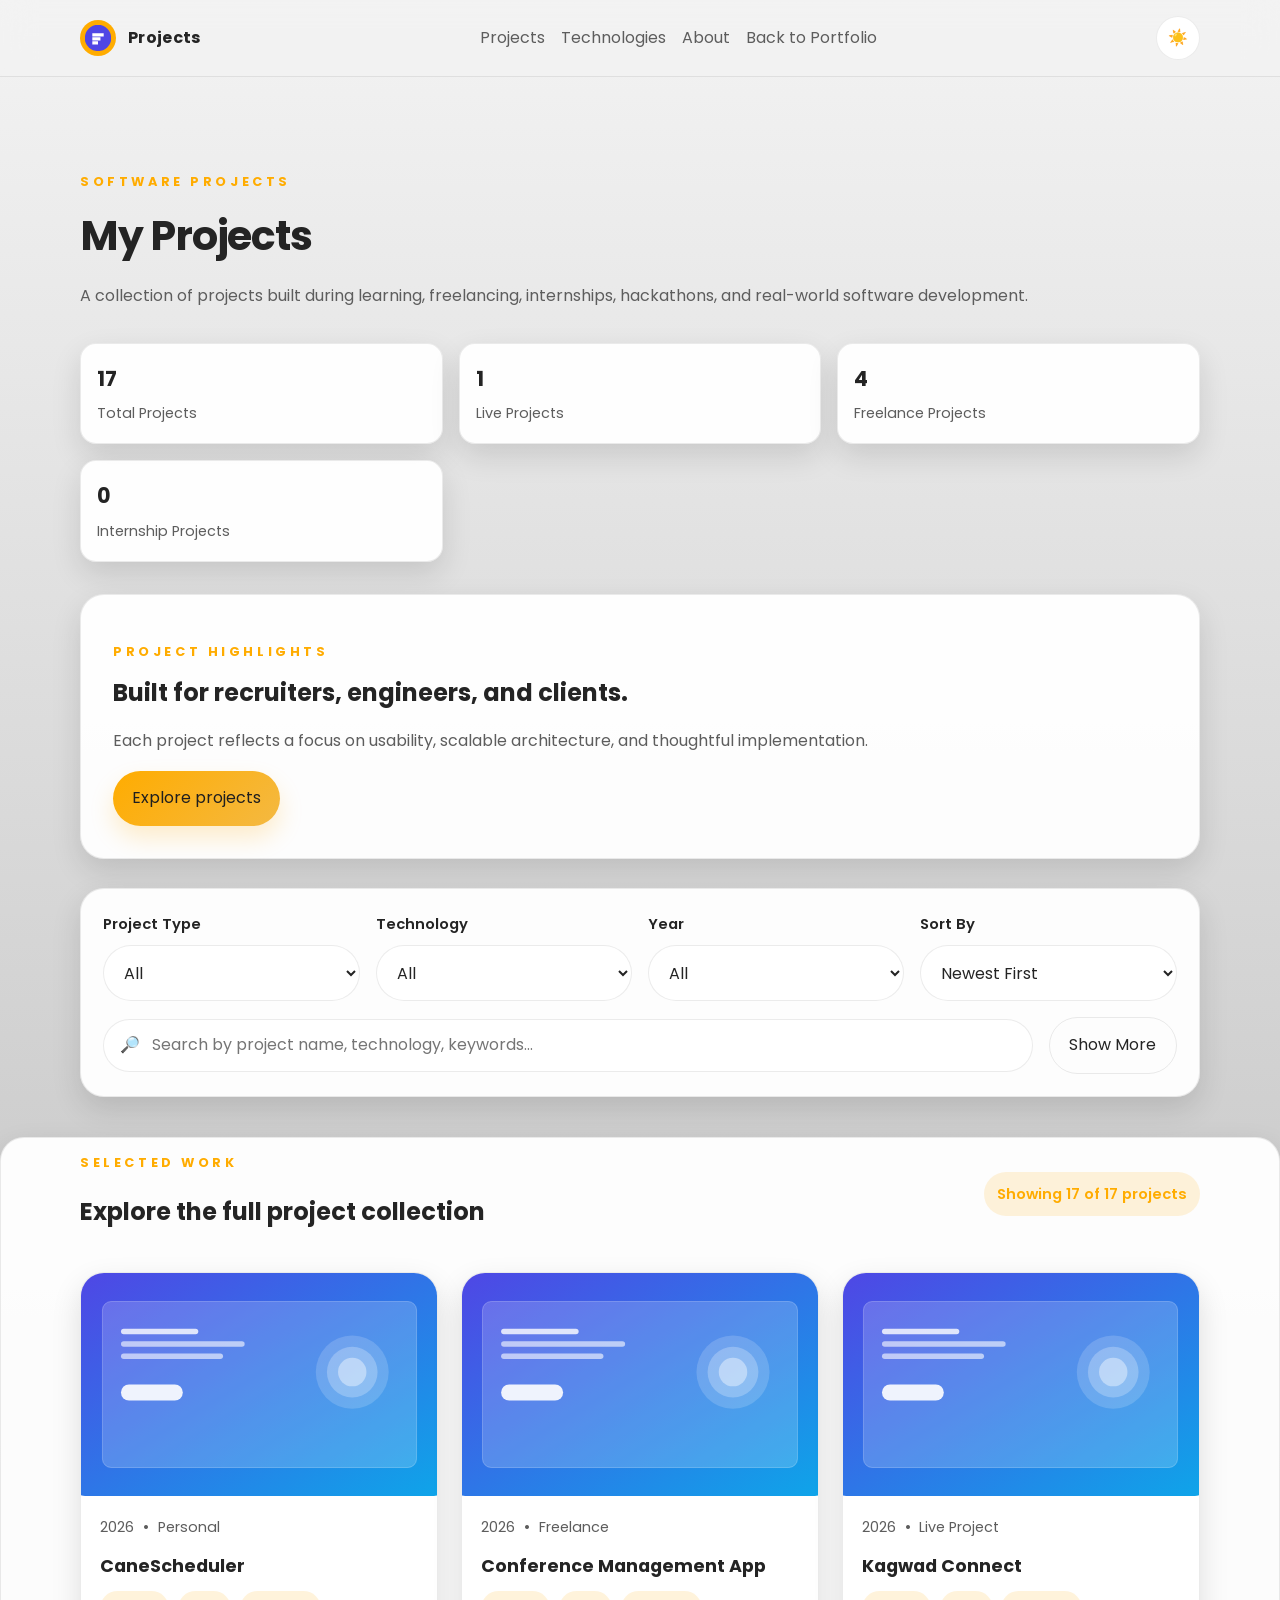
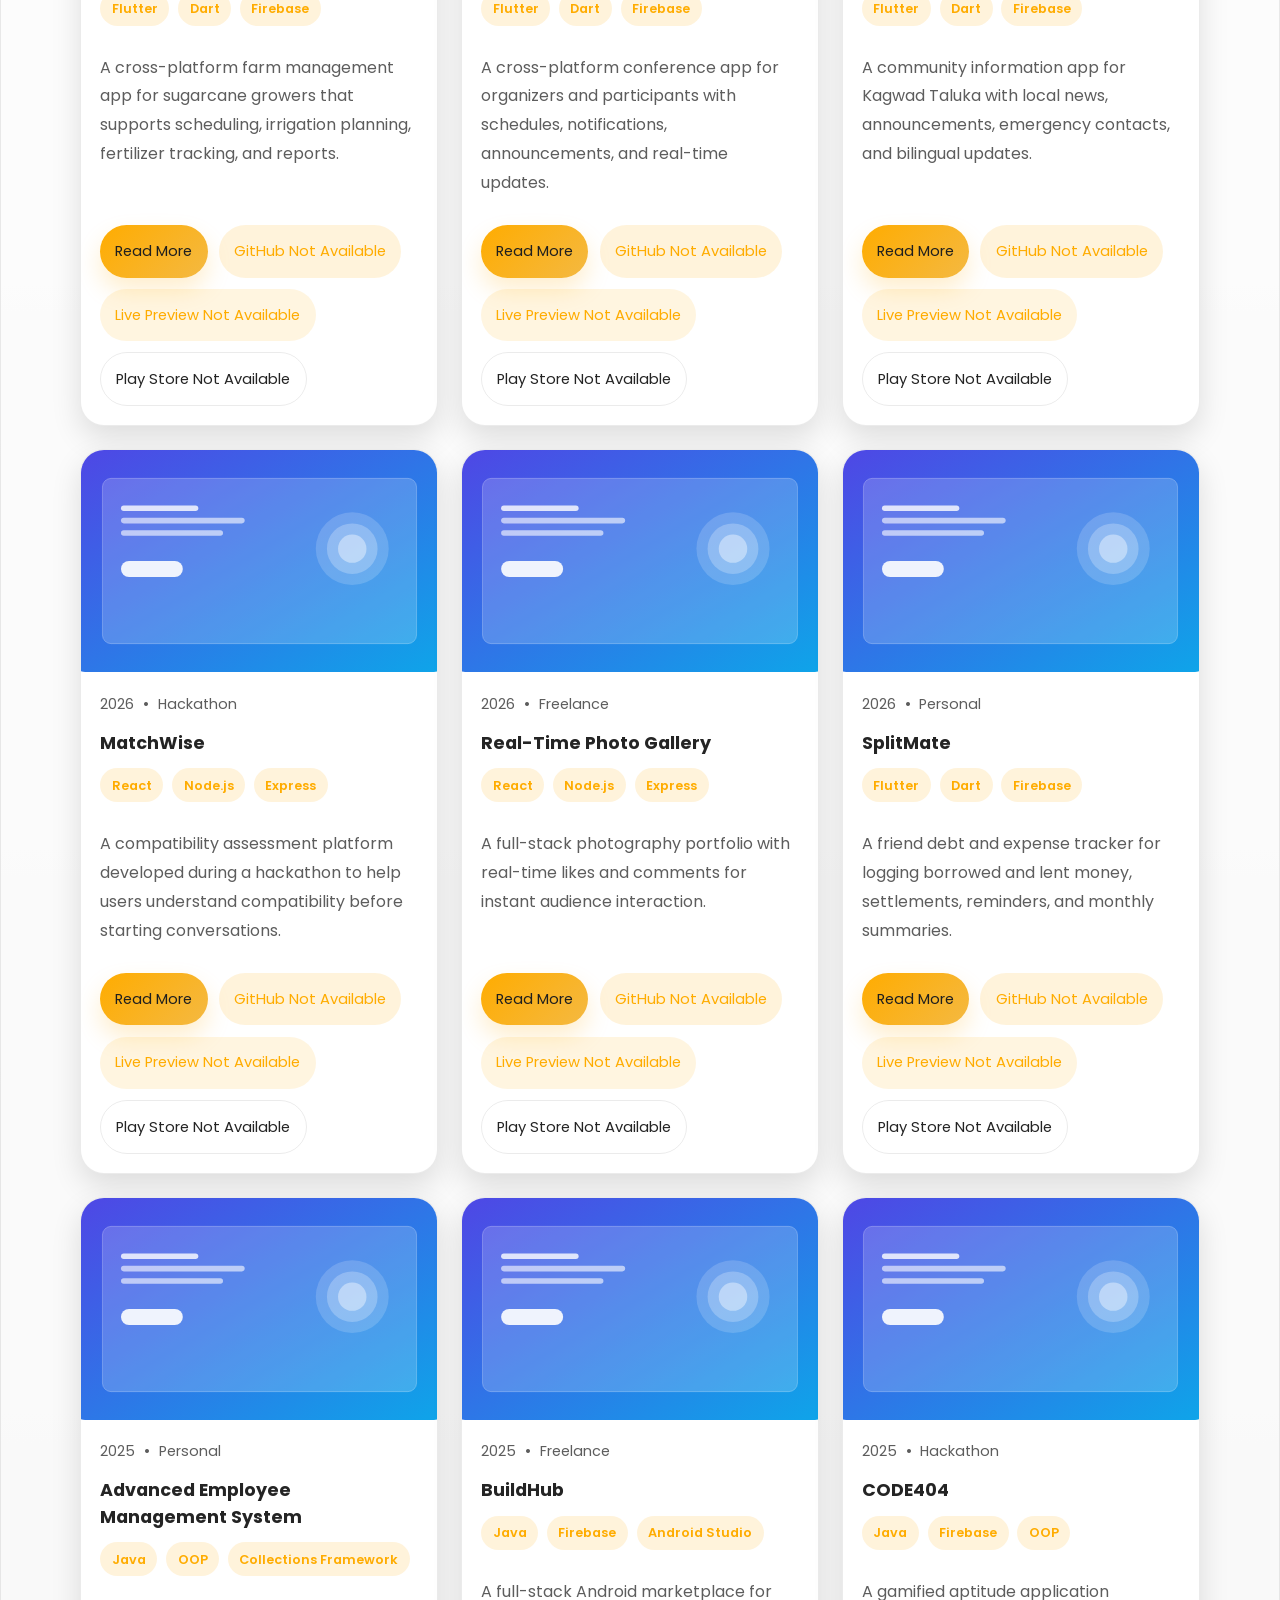
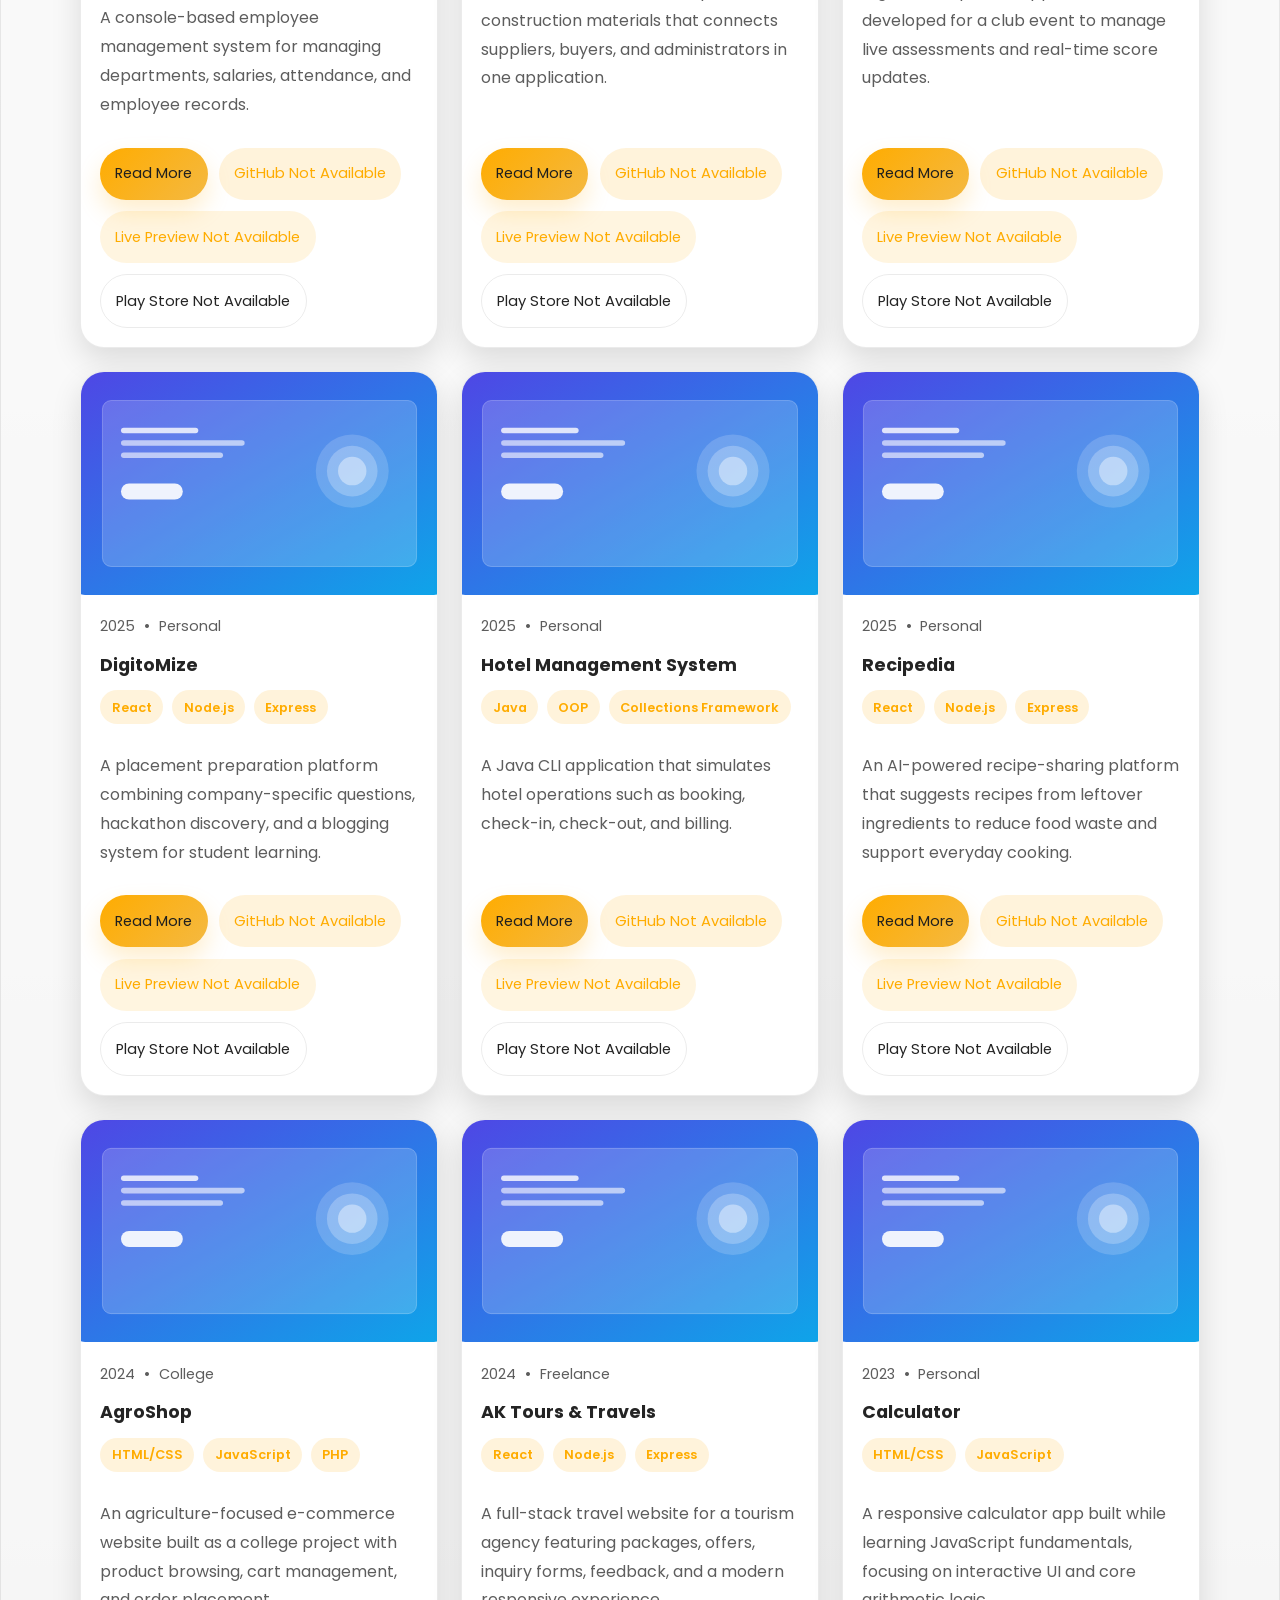
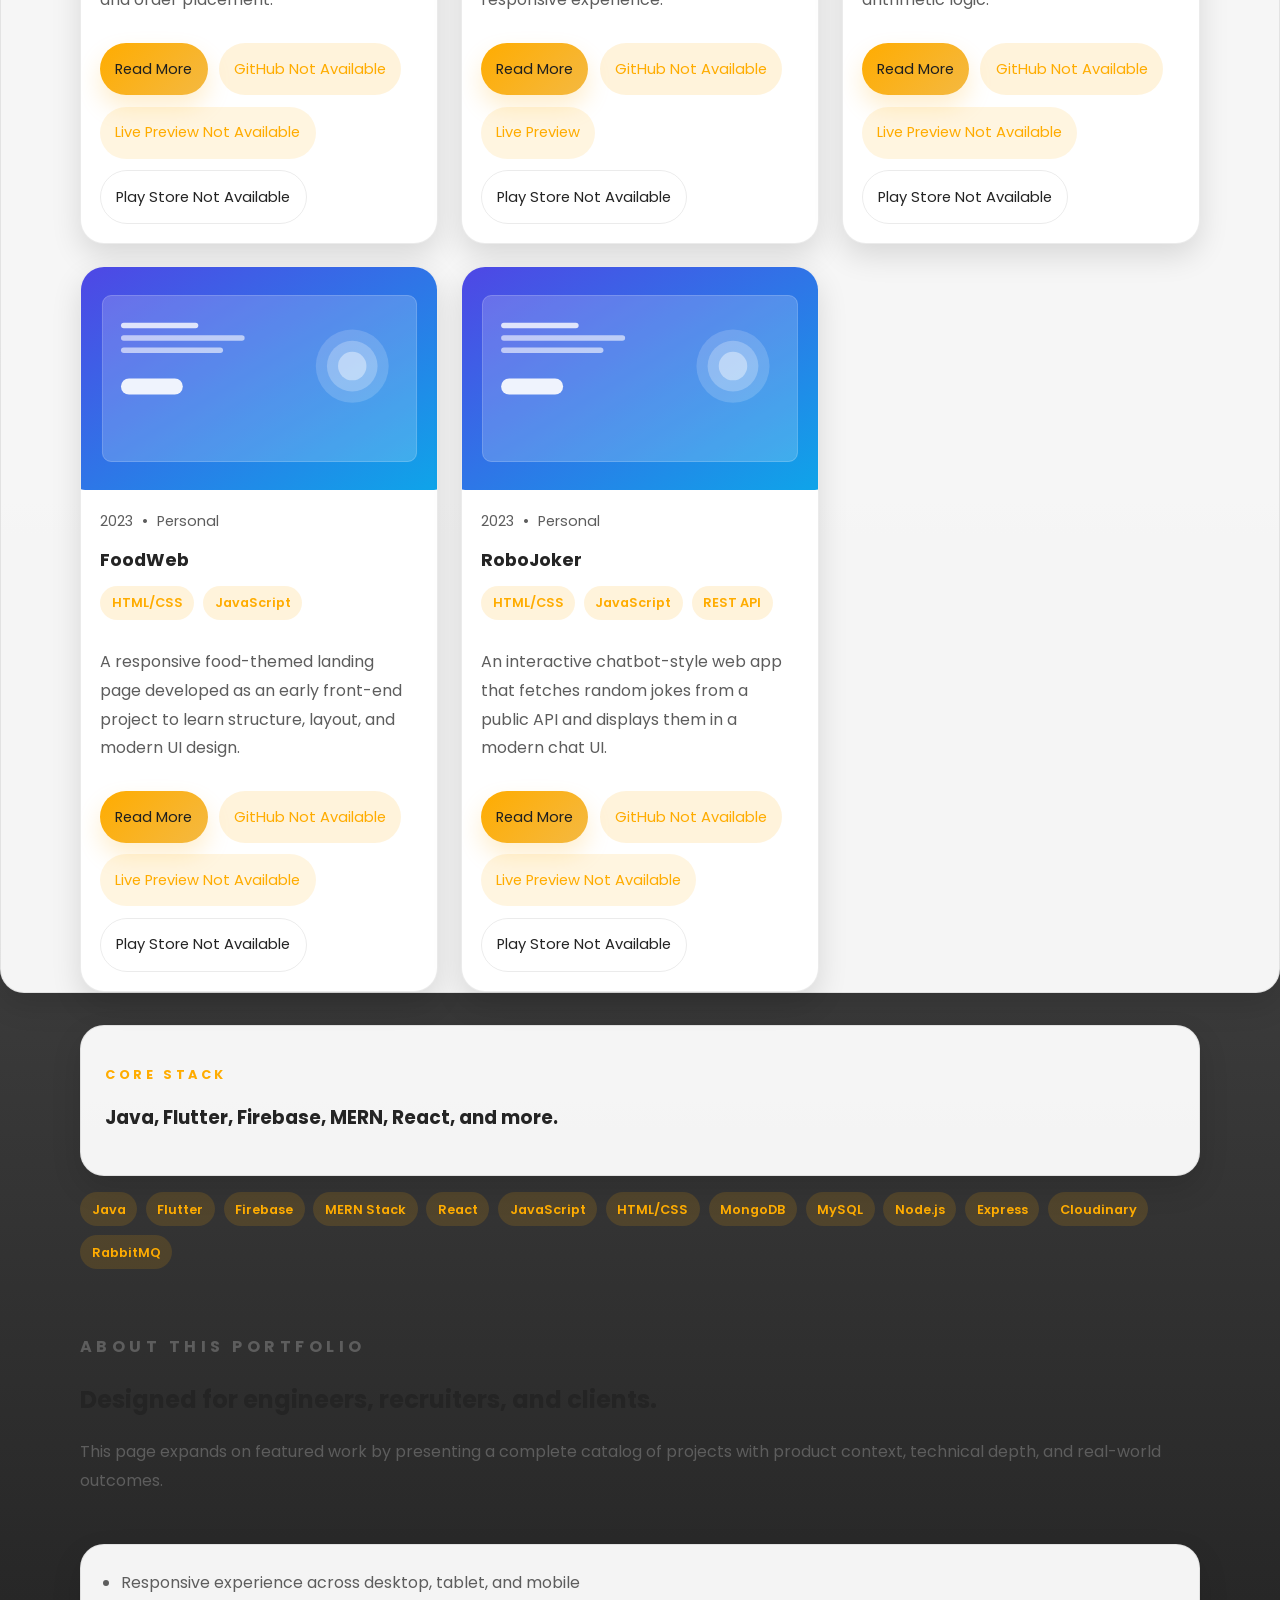
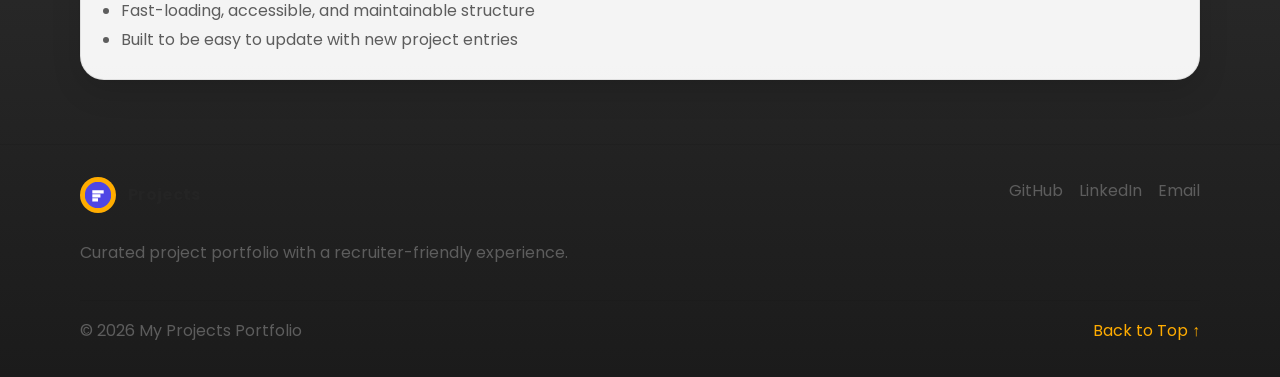
==== portfolioprojects/index.html @ 32465919 "Portfolio" ====
<!DOCTYPE html>
<html lang="en" data-theme="light">
  <head>
    <meta charset="UTF-8" />
    <meta name="viewport" content="width=device-width, initial-scale=1.0" />
    <meta
      name="description"
      content="A responsive software project portfolio showcasing personal, freelance, internship, and live projects."
    />
    <title>My Projects | Portfolio</title>
    <link
      href="https://fonts.googleapis.com/css?family=Poppins:100,200,300,400,500,600,700,800,900"
      rel="stylesheet"
    />
    <link rel="stylesheet" href="css/style.css" />
    <link rel="stylesheet" href="css/responsive.css" />
  </head>
  <body>
    <div class="progress-bar" id="progressBar" aria-hidden="true"></div>

    <header class="site-header">
      <nav class="container nav" aria-label="Primary navigation">
        <a class="brand" href="index.html">
          <img src="assets/icons/logo-mark.svg" alt="" class="brand-icon" />
          <span>Projects</span>
        </a>

        <button class="nav-toggle" id="navToggle" aria-label="Toggle navigation" aria-expanded="false" aria-controls="navMenu">
          <span></span><span></span><span></span>
        </button>

        <div class="nav-links" id="navMenu">
          <a href="#projects">Projects</a>
          <a href="#technologies">Technologies</a>
          <a href="#about">About</a>
          <a href="../" target="_blank" rel="noopener">Back to Portfolio</a>
        </div>

        <button class="theme-toggle" id="themeToggle" type="button" aria-label="Toggle dark mode">
          <span class="theme-icon" aria-hidden="true">☀️</span>
        </button>
      </nav>
    </header>

    <main id="main-content">
      <section class="hero" id="top">
        <div class="container hero-grid">
          <div class="hero-copy">
            <p class="eyebrow">Software Projects</p>
            <h1>My Projects</h1>
            <p class="hero-subtitle">
              A collection of projects built during learning, freelancing,
              internships, hackathons, and real-world software development.
            </p>

            <div class="hero-stats" id="statsContainer" aria-label="Project statistics"></div>
          </div>

          <div class="hero-panel">
            <div class="hero-panel-card">
              <p class="panel-label">Project highlights</p>
              <h2>Built for recruiters, engineers, and clients.</h2>
              <p>
                Each project reflects a focus on usability, scalable architecture,
                and thoughtful implementation.
              </p>
              <a class="btn btn-primary" href="#projects">Explore projects</a>
            </div>
          </div>
        </div>
      </section>

      <section class="filters-section" id="projects">
        <div class="container">
          <div class="filter-card">
            <div class="filter-grid">
              <div class="filter-group">
                <label for="typeFilter">Project Type</label>
                <select id="typeFilter">
                  <option value="All">All</option>
                  <option value="Personal">Personal</option>
                  <option value="Freelance">Freelance</option>
                  <option value="Internship">Internship</option>
                  <option value="College">College</option>
                  <option value="Hackathon">Hackathon</option>
                  <option value="Live Project">Live Project</option>
                </select>
              </div>

              <div class="filter-group">
                <label for="technologyFilter">Technology</label>
                <select id="technologyFilter">
                  <option value="All">All</option>
                </select>
              </div>

              <div class="filter-group">
                <label for="yearFilter">Year</label>
                <select id="yearFilter">
                  <option value="All">All</option>
                </select>
              </div>

              <div class="filter-group">
                <label for="sortFilter">Sort By</label>
                <select id="sortFilter">
                  <option value="newest">Newest First</option>
                  <option value="oldest">Oldest First</option>
                  <option value="alphabetical">Alphabetically</option>
                  <option value="live">Live Projects First</option>
                  <option value="freelance">Freelance First</option>
                </select>
              </div>
            </div>

            <div class="filter-toolbar">
              <label class="search-box" for="searchInput">
                <span aria-hidden="true">🔎</span>
                <input id="searchInput" type="search" placeholder="Search by project name, technology, keywords..." />
              </label>
              <button class="btn btn-ghost" id="showMoreBtn" type="button">Show More</button>
            </div>
          </div>
        </div>
      </section>

      <section class="projects-section" id="projectsSection">
        <div class="container">
          <div class="section-head">
            <div>
              <p class="section-eyebrow">Selected work</p>
              <h2>Explore the full project collection</h2>
            </div>
            <div class="results-pill" id="resultCount">Showing 0 projects</div>
          </div>

          <div class="projects-grid" id="projectsGrid" aria-live="polite"></div>

          <div class="empty-state" id="emptyState" hidden>
            <h3>No projects match these filters.</h3>
            <p>Try changing the search or selection to broaden the results.</p>
          </div>
        </div>
      </section>

      <section class="info-strip" id="technologies">
        <div class="container">
          <div class="info-card">
            <p class="section-eyebrow">Core stack</p>
            <h3>Java, Flutter, Firebase, MERN, React, and more.</h3>
          </div>
          <div class="chip-row" id="techChips"></div>
        </div>
      </section>

      <section class="about-section" id="about">
        <div class="container about-grid">
          <div>
            <p class="section-eyebrow">About this portfolio</p>
            <h2>Designed for engineers, recruiters, and clients.</h2>
            <p>
              This page expands on featured work by presenting a complete catalog of projects with product context, technical depth, and real-world outcomes.
            </p>
          </div>
          <div class="about-card">
            <ul>
              <li>Responsive experience across desktop, tablet, and mobile</li>
              <li>Fast-loading, accessible, and maintainable structure</li>
              <li>Built to be easy to update with new project entries</li>
            </ul>
          </div>
        </div>
      </section>
    </main>

    <footer class="site-footer">
      <div class="container footer-grid">
        <div>
          <a class="brand" href="index.html">
            <img src="assets/icons/logo-mark.svg" alt="" class="brand-icon" />
            <span>Projects</span>
          </a>
          <p>Curated project portfolio with a recruiter-friendly experience.</p>
        </div>
        <div class="footer-links">
          <a href="https://github.com" target="_blank" rel="noopener">GitHub</a>
          <a href="https://linkedin.com" target="_blank" rel="noopener">LinkedIn</a>
          <a href="mailto:hello@example.com">Email</a>
        </div>
      </div>
      <div class="container footer-bottom">
        <span>© 2026 My Projects Portfolio</span>
        <a href="#top" class="back-to-top">Back to Top ↑</a>
      </div>
    </footer>

    <script src="js/projects.js"></script>
    <script src="js/filters.js"></script>
    <script src="js/app.js"></script>
  </body>
</html>
---- portfolioprojects/css/style.css ----
:root {
  color-scheme: dark;
  --bg: #242424;
  --bg-soft: #2b2b2b;
  --surface: rgba(36, 36, 36, 0.95);
  --surface-strong: #333333;
  --text: #E5E5E5;
  --text-muted: #999999;
  --border: rgba(255, 255, 255, 0.08);
  --accent: #FFAC00;
  --accent-2: #FFAC00;
  --shadow: 0 12px 30px rgba(0, 0, 0, 0.3);
  --radius-lg: 24px;
  --radius-md: 16px;
  --radius-sm: 12px;
  --font-main: "Poppins", Arial, sans-serif;
}

:root[data-theme="light"] {
  color-scheme: light;
  --bg: #f3f3f3;
  --bg-soft: #ffffff;
  --surface: rgba(255, 255, 255, 0.95);
  --surface-strong: #ffffff;
  --text: #242424;
  --text-muted: #5d5d5d;
  --border: rgba(0, 0, 0, 0.08);
  --accent: #FFAC00;
  --accent-2: #FFAC00;
  --shadow: 0 12px 30px rgba(0, 0, 0, 0.12);
}

* {
  box-sizing: border-box;
}

html {
  scroll-behavior: smooth;
}

body {
  margin: 0;
  font-family: var(--font-main);
  background: linear-gradient(180deg, var(--bg) 0%, #1b1b1b 100%);
  color: var(--text);
  line-height: 1.8;
  font-weight: 400;
  transition: background 0.3s ease, color 0.3s ease;
}

img {
  max-width: 100%;
  display: block;
}

a {
  color: inherit;
  text-decoration: none;
}

h1,
h2,
h3,
h4,
h5 {
  color: var(--text);
  line-height: 1.5;
}

p {
  color: var(--text-muted);
}

button,
input,
select {
  font: inherit;
}

.container {
  width: min(1120px, calc(100% - 2rem));
  margin: 0 auto;
}

.progress-bar {
  position: fixed;
  inset: 0 0 auto 0;
  height: 3px;
  background: linear-gradient(90deg, var(--accent), var(--accent-2));
  transform-origin: left;
  transform: scaleX(0);
  z-index: 80;
}

.site-header {
  position: sticky;
  top: 0;
  z-index: 50;
  backdrop-filter: blur(16px);
  background: color-mix(in srgb, var(--bg) 70%, transparent);
  border-bottom: 1px solid var(--border);
}

.nav {
  display: flex;
  align-items: center;
  justify-content: space-between;
  padding: 1rem 0;
  gap: 1rem;
}

.brand {
  display: inline-flex;
  align-items: center;
  gap: 0.75rem;
  font-weight: 700;
  letter-spacing: 0.02em;
}

.brand-icon {
  width: 36px;
  height: 36px;
  padding: 0.3rem;
  border-radius: 50%;
  background: linear-gradient(135deg, var(--accent), var(--accent-2));
}

.nav-links {
  display: flex;
  gap: 1rem;
  align-items: center;
  color: var(--text-muted);
}

.nav-links a:hover,
.nav-links a:focus-visible {
  color: var(--text);
}

.nav-toggle,
.theme-toggle {
  display: grid;
  place-items: center;
  width: 44px;
  height: 44px;
  border: 1px solid var(--border);
  background: var(--surface-strong);
  border-radius: 999px;
  cursor: pointer;
  transition: transform 0.2s ease, border-color 0.2s ease;
}

.nav-toggle:hover,
.theme-toggle:hover,
.nav-toggle:focus-visible,
.theme-toggle:focus-visible {
  transform: translateY(-1px);
  border-color: var(--accent);
}

.nav-toggle span {
  display: block;
  width: 18px;
  height: 2px;
  margin: 2px 0;
  border-radius: 999px;
  background: var(--text);
}

.hero {
  padding: 5rem 0 3rem;
}

.hero-grid,
.project-hero-grid,
.about-grid {
  display: grid;
  gap: 2rem;
  align-items: center;
}

.hero-copy h1,
.project-hero-copy h1 {
  font-size: clamp(2.2rem, 3.2vw, 3.7rem);
  margin: 0 0 1rem;
  letter-spacing: -0.03em;
}

.hero-subtitle,
.project-hero-meta,
.about-section p,
.footer-grid p,
.detail-content p,
.detail-sidebar p {
  color: var(--text-muted);
  font-size: 1rem;
}

.eyebrow,
.section-eyebrow,
.panel-label {
  text-transform: uppercase;
  letter-spacing: 0.28em;
  font-size: 0.8rem;
  font-weight: 700;
  color: var(--accent);
  margin-bottom: 0.75rem;
}

.hero-stats {
  display: grid;
  grid-template-columns: repeat(3, minmax(0, 1fr));
  gap: 1rem;
  margin-top: 2rem;
}

.stat-card {
  padding: 1rem;
  border-radius: var(--radius-md);
  background: var(--surface);
  border: 1px solid var(--border);
  box-shadow: var(--shadow);
}

.stat-value {
  font-size: 1.3rem;
  font-weight: 700;
}

.stat-label {
  display: block;
  color: var(--text-muted);
  font-size: 0.9rem;
  margin-top: 0.25rem;
}

.hero-panel-card,
.filter-card,
.projects-section,
.detail-card,
.info-card,
.about-card {
  background: var(--surface);
  border: 1px solid var(--border);
  box-shadow: var(--shadow);
  border-radius: var(--radius-lg);
}

.hero-panel-card {
  padding: 2rem;
}

.hero-panel-card h2 {
  margin: 0 0 0.75rem;
  font-size: 1.5rem;
}

.btn {
  display: inline-flex;
  justify-content: center;
  align-items: center;
  gap: 0.5rem;
  min-height: 44px;
  padding: 0.8rem 1.2rem;
  border-radius: 999px;
  border: none;
  cursor: pointer;
  transition: transform 0.2s ease, box-shadow 0.2s ease, background 0.2s ease;
}

.btn:hover,
.btn:focus-visible {
  transform: translateY(-1px);
}

.btn-primary {
  background: linear-gradient(135deg, var(--accent), #f4b942);
  color: #1f1f1f;
  box-shadow: 0 12px 24px rgba(255, 172, 0, 0.2);
}

.btn-secondary {
  background: rgba(255, 172, 0, 0.14);
  color: var(--accent);
}

.btn-tertiary {
  background: rgba(255, 172, 0, 0.12);
  color: var(--accent);
}

.btn-ghost {
  background: transparent;
  border: 1px solid var(--border);
  color: var(--text);
}

.filters-section {
  margin-top: -1.2rem;
  padding-bottom: 2.5rem;
}

.filter-card {
  padding: 1.4rem;
  position: sticky;
  top: 80px;
  z-index: 40;
}

.filter-grid {
  display: grid;
  grid-template-columns: repeat(4, minmax(0, 1fr));
  gap: 1rem;
}

.filter-group {
  display: flex;
  flex-direction: column;
  gap: 0.5rem;
}

.filter-group label {
  font-size: 0.92rem;
  font-weight: 600;
}

.filter-group select,
.search-box input {
  padding: 0.9rem 1rem;
  border-radius: 999px;
  border: 1px solid var(--border);
  background: var(--surface-strong);
  color: var(--text);
  outline: none;
}

.filter-toolbar {
  display: flex;
  gap: 1rem;
  align-items: center;
  justify-content: space-between;
  margin-top: 1rem;
}

.search-box {
  display: flex;
  align-items: center;
  gap: 0.7rem;
  flex: 1;
  padding: 0.7rem 1rem;
  border-radius: 999px;
  background: var(--surface-strong);
  border: 1px solid var(--border);
}

.search-box input {
  padding: 0;
  border: none;
  flex: 1;
  background: transparent;
}

.search-box input:focus {
  outline: none;
}

.section-head {
  display: flex;
  justify-content: space-between;
  align-items: center;
  gap: 1rem;
  margin-bottom: 1.4rem;
}

.results-pill {
  padding: 0.55rem 0.8rem;
  border-radius: 999px;
  background: rgba(255, 172, 0, 0.14);
  color: var(--accent);
  font-size: 0.92rem;
  font-weight: 600;
}

.projects-grid {
  display: grid;
  grid-template-columns: repeat(3, minmax(0, 1fr));
  gap: 1.4rem;
}

.project-card {
  display: flex;
  flex-direction: column;
  overflow: hidden;
  background: var(--surface-strong);
  border: 1px solid var(--border);
  border-radius: var(--radius-lg);
  box-shadow: var(--shadow);
  transition: transform 0.25s ease, box-shadow 0.25s ease;
  opacity: 0;
  transform: translateY(24px);
}

.project-card.is-visible {
  opacity: 1;
  transform: translateY(0);
}

.project-card:hover,
.project-card:focus-within {
  transform: translateY(-4px);
  box-shadow: 0 25px 60px rgba(15, 23, 42, 0.16);
}

.project-card img {
  aspect-ratio: 16 / 10;
  object-fit: cover;
  transition: transform 0.35s ease;
}

.project-card:hover img {
  transform: scale(1.04);
}

.project-body {
  display: flex;
  flex-direction: column;
  gap: 0.75rem;
  padding: 1.2rem;
  flex: 1;
}

.project-card h3 {
  margin: 0;
  font-size: 1.1rem;
}

.project-meta {
  display: flex;
  flex-wrap: wrap;
  gap: 0.55rem;
  color: var(--text-muted);
  font-size: 0.9rem;
}

.badge-row,
.chip-row {
  display: flex;
  flex-wrap: wrap;
  gap: 0.55rem;
}

.badge,
.chip {
  display: inline-flex;
  align-items: center;
  padding: 0.35rem 0.72rem;
  border-radius: 999px;
  background: rgba(255, 172, 0, 0.14);
  color: var(--accent);
  font-size: 0.8rem;
  font-weight: 600;
}

.project-actions-row {
  display: flex;
  flex-wrap: wrap;
  gap: 0.7rem;
  margin-top: auto;
}

.project-actions-row .btn {
  min-height: 40px;
  padding-inline: 0.95rem;
  font-size: 0.92rem;
}

.empty-state {
  padding: 2rem;
  text-align: center;
  border: 1px dashed var(--border);
  border-radius: var(--radius-lg);
  color: var(--text-muted);
}

.info-strip {
  padding: 2rem 0 3rem;
}

.info-card {
  padding: 1.5rem;
  margin-bottom: 1rem;
}

.about-section {
  padding: 0 0 4rem;
}

.about-card {
  padding: 1.5rem;
}

.about-card ul {
  margin: 0;
  padding-left: 1rem;
  color: var(--text-muted);
}

.site-footer {
  padding: 2rem 0;
  border-top: 1px solid var(--border);
}

.footer-grid {
  display: flex;
  justify-content: space-between;
  gap: 1rem;
}

.footer-links {
  display: flex;
  gap: 1rem;
  color: var(--text-muted);
}

.footer-bottom {
  display: flex;
  justify-content: space-between;
  align-items: center;
  margin-top: 1rem;
  padding-top: 1rem;
  border-top: 1px solid var(--border);
  color: var(--text-muted);
}

.back-to-top {
  color: var(--accent);
}

.project-hero {
  padding: 3rem 0 2rem;
}

.link-back {
  display: inline-flex;
  margin-bottom: 1rem;
  color: var(--accent);
  font-weight: 600;
}

.project-hero-image img {
  width: 100%;
  border-radius: var(--radius-lg);
  box-shadow: var(--shadow);
}

.detail-layout {
  display: grid;
  grid-template-columns: 2fr 1fr;
  gap: 1.4rem;
  padding: 2rem 0;
}

.detail-card {
  padding: 1.5rem;
}

.detail-section + .detail-section {
  margin-top: 1.2rem;
}

.gallery-section {
  padding: 0 0 4rem;
}

.gallery-grid {
  display: grid;
  grid-template-columns: repeat(2, minmax(0, 1fr));
  gap: 1rem;
}

.gallery-grid img {
  width: 100%;
  aspect-ratio: 16 / 10;
  object-fit: cover;
  border-radius: var(--radius-md);
  border: 1px solid var(--border);
  box-shadow: var(--shadow);
}

.skeleton {
  height: 220px;
  border-radius: var(--radius-lg);
  background: linear-gradient(90deg, rgba(255, 255, 255, 0.06), rgba(255, 255, 255, 0.16), rgba(255, 255, 255, 0.06));
  animation: shimmer 1.1s infinite linear;
}

@keyframes shimmer {
  from {
    background-position: -200px 0;
  }
  to {
    background-position: 200px 0;
  }
}

@keyframes fadeUp {
  from {
    opacity: 0;
    transform: translateY(8px);
  }
  to {
    opacity: 1;
    transform: translateY(0);
  }
}

.project-card {
  animation: fadeUp 0.45s ease both;
}
---- portfolioprojects/css/responsive.css ----
.nav-toggle {
  display: none;
}

@media (max-width: 900px) {
  .filter-grid {
    grid-template-columns: repeat(2, minmax(0, 1fr));
  }

  .projects-grid {
    grid-template-columns: repeat(2, minmax(0, 1fr));
  }

  .detail-layout {
    grid-template-columns: 1fr;
  }
}

@media (max-width: 760px) {
  .nav-toggle {
    display: grid;
  }

  .nav-links {
    display: none;
    position: absolute;
    top: 72px;
    right: 1rem;
    flex-direction: column;
    align-items: flex-start;
    padding: 1rem;
    border-radius: var(--radius-md);
    background: var(--surface-strong);
    border: 1px solid var(--border);
    box-shadow: var(--shadow);
  }

  .nav-links.is-open {
    display: flex;
  }

  .hero-stats {
    grid-template-columns: 1fr;
  }

  .filter-grid,
  .projects-grid,
  .gallery-grid {
    grid-template-columns: 1fr;
  }

  .filter-card {
    top: 72px;
  }

  .filter-toolbar,
  .section-head,
  .footer-grid,
  .footer-bottom {
    flex-direction: column;
    align-items: flex-start;
  }

  .hero {
    padding-top: 3rem;
  }
}

@media (max-width: 560px) {
  .container {
    width: min(100% - 1rem, 1120px);
  }

  .hero-copy h1,
  .project-hero-copy h1 {
    font-size: 2.1rem;
  }

  .filter-card {
    padding: 1rem;
  }

  .project-actions-row,
  .project-actions {
    flex-direction: column;
    align-items: stretch;
  }
}
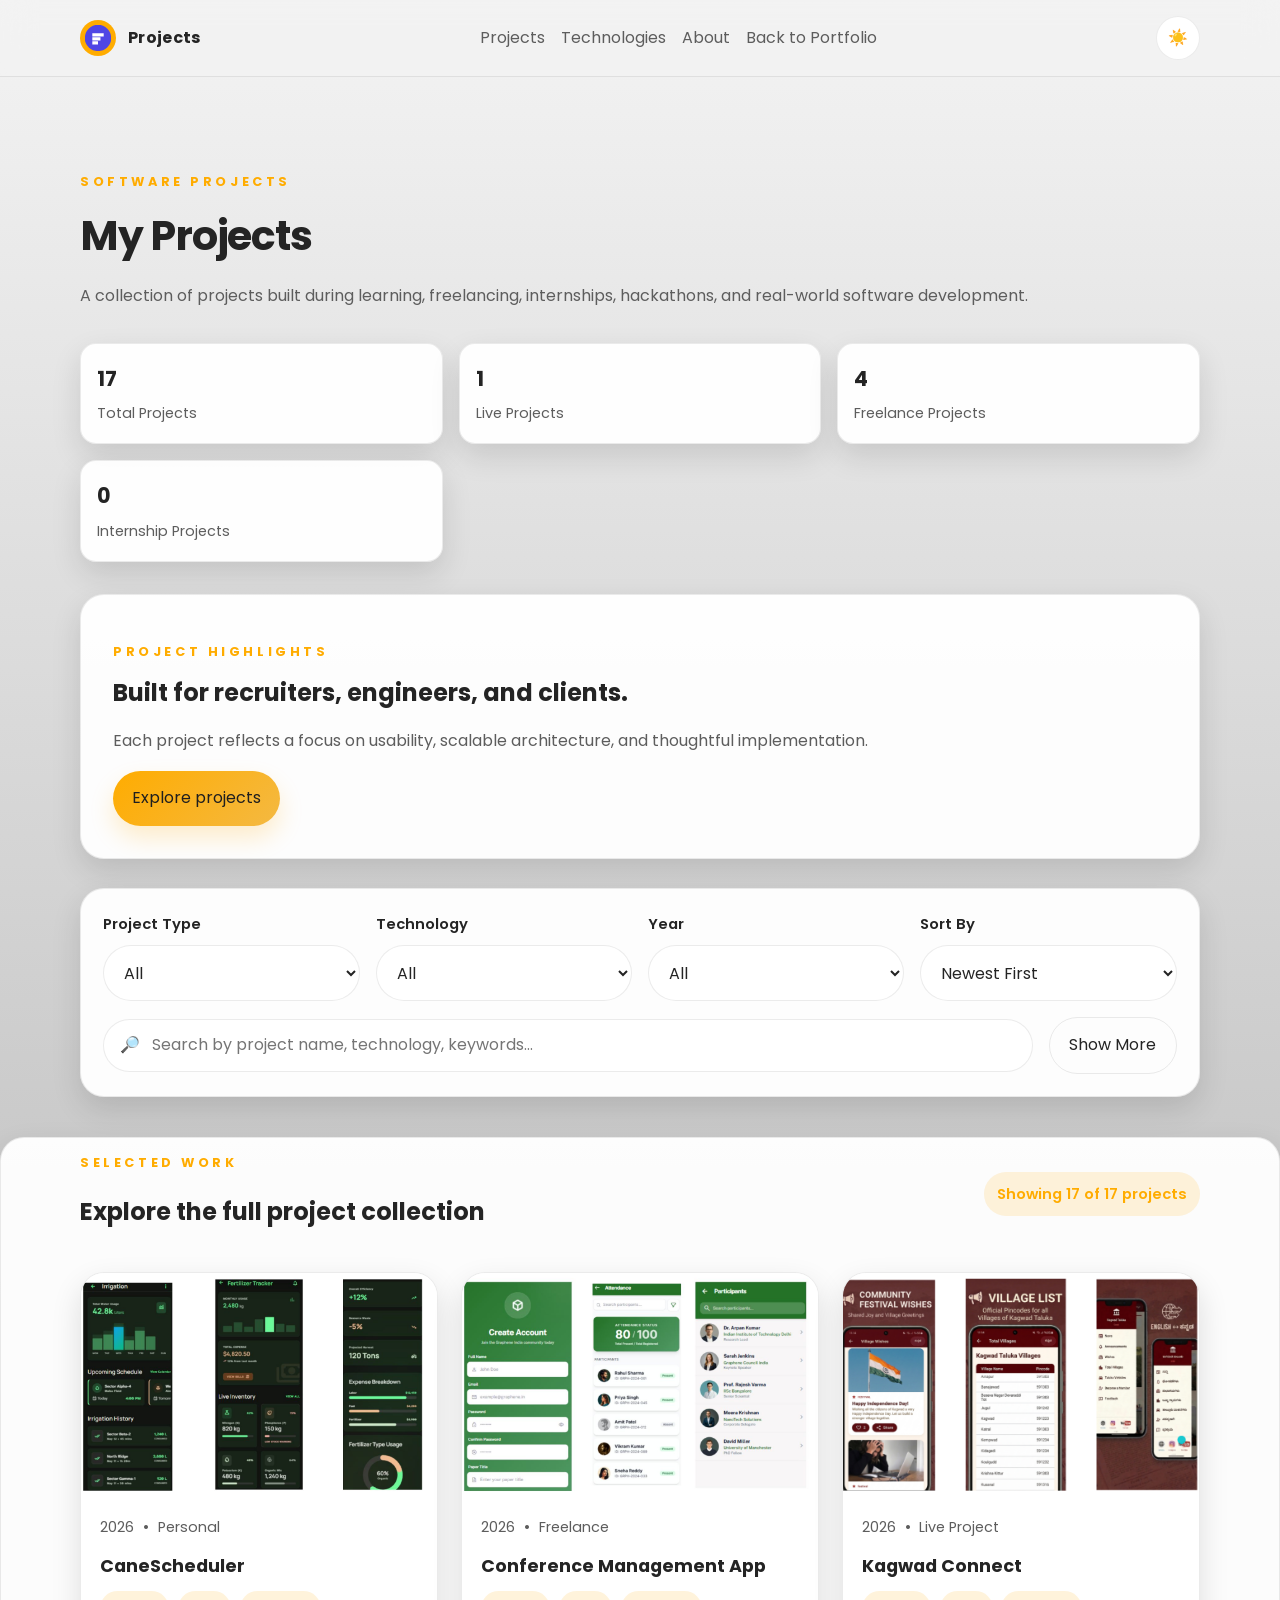
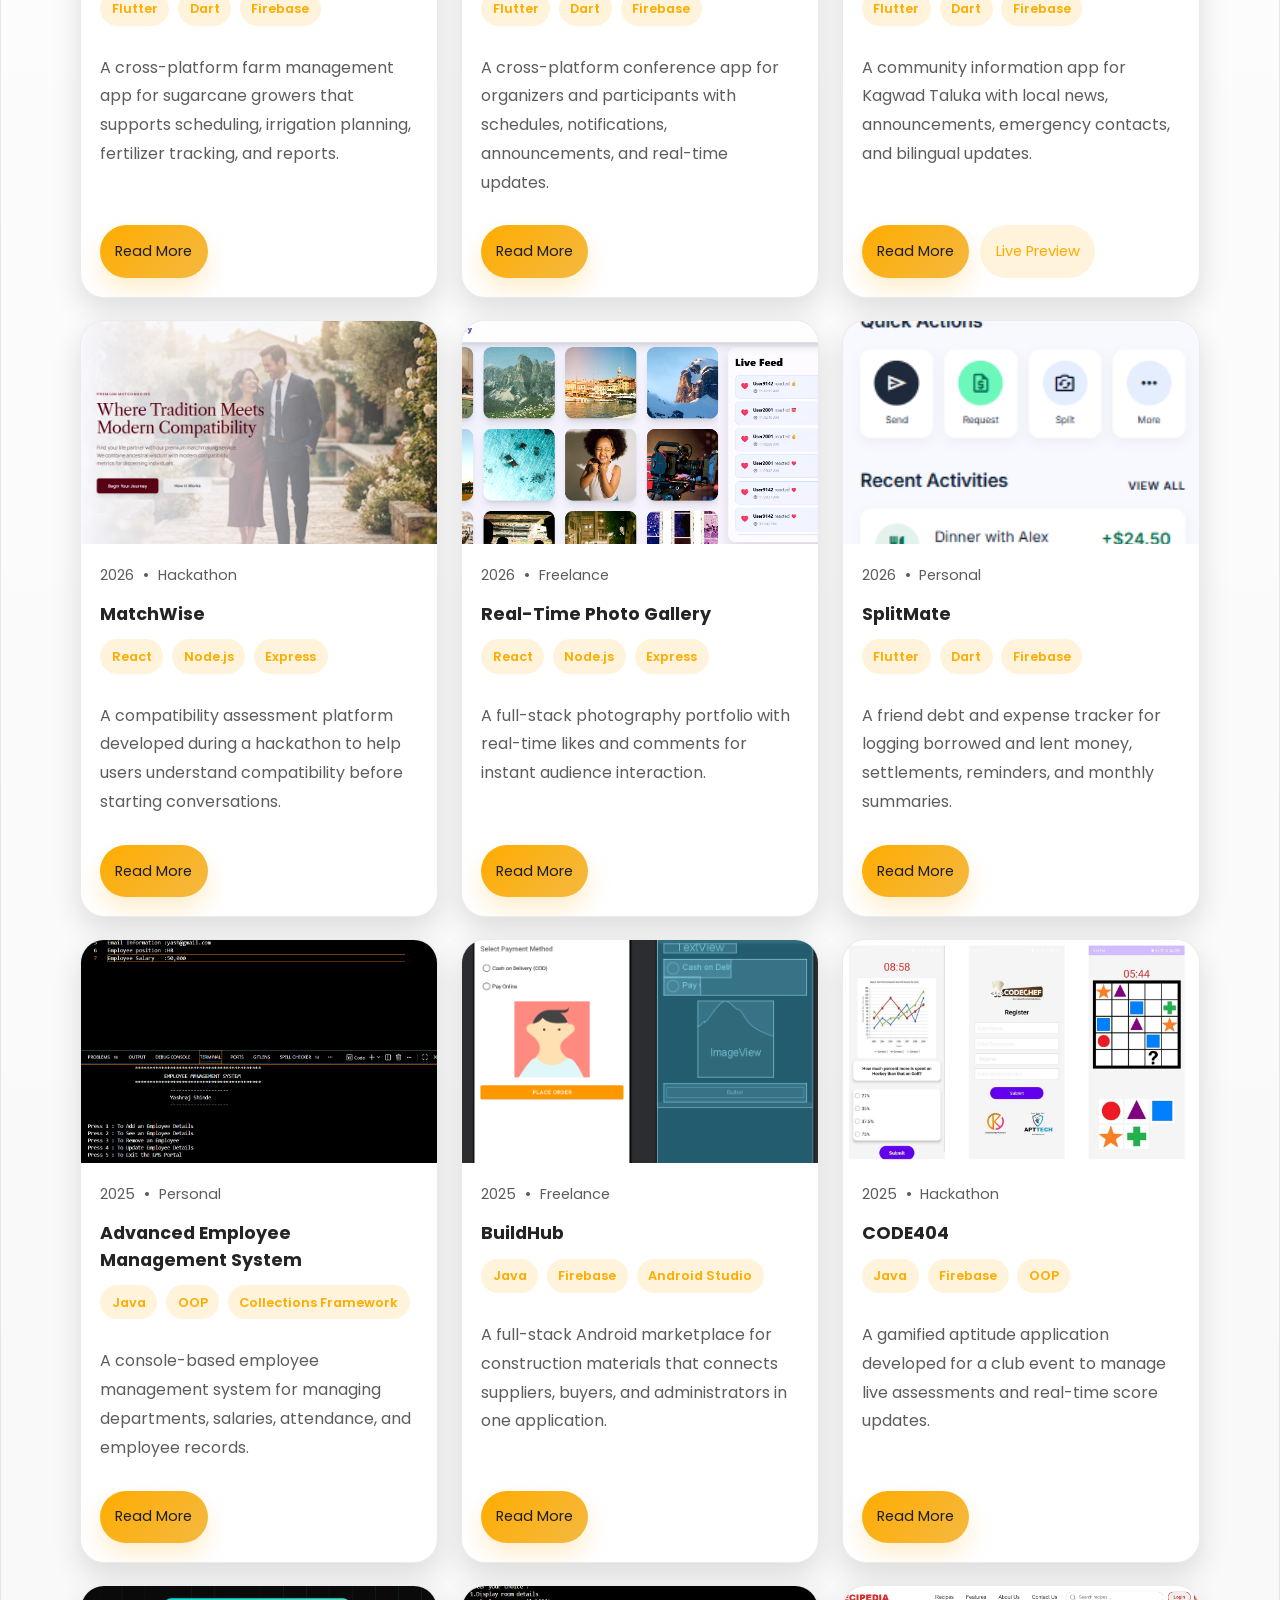
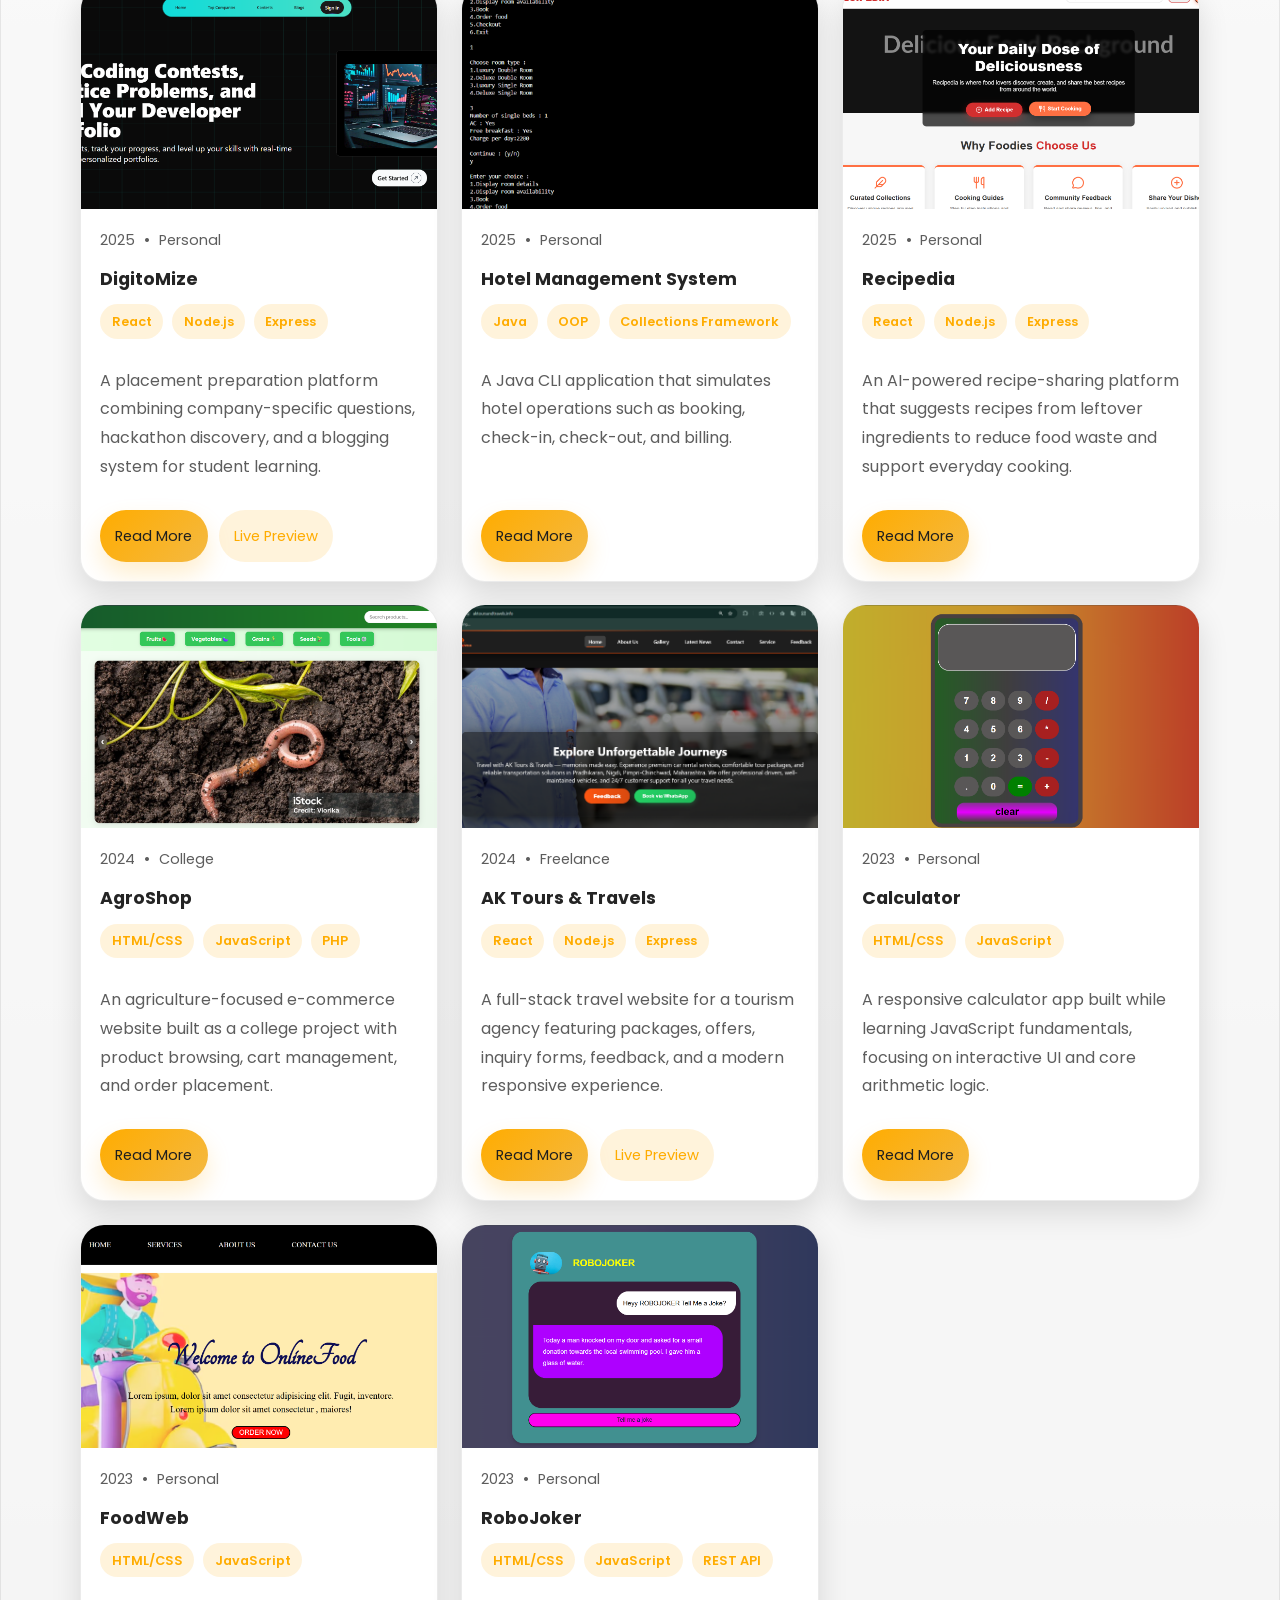
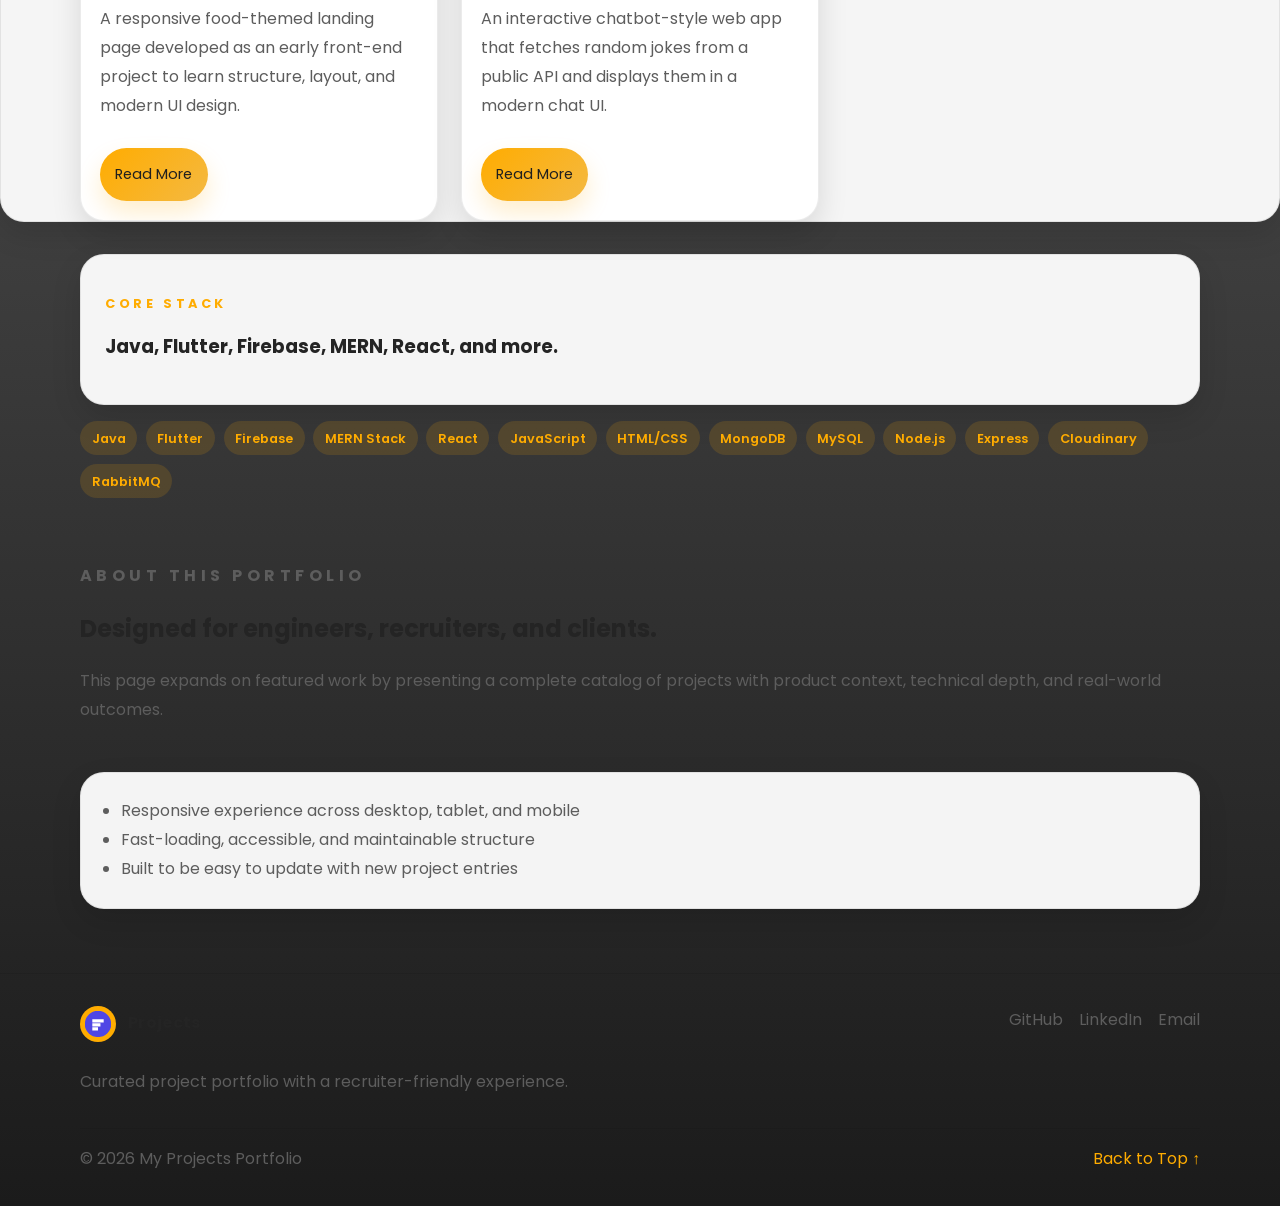
==== commit f29c89ee: "Updated portfolio" ====
--- a/portfolioprojects/index.html
+++ b/portfolioprojects/index.html
@@ -80,8 +80,6 @@
                   <option value="All">All</option>
                   <option value="Personal">Personal</option>
                   <option value="Freelance">Freelance</option>
-                  <option value="Internship">Internship</option>
-                  <option value="College">College</option>
                   <option value="Hackathon">Hackathon</option>
                   <option value="Live Project">Live Project</option>
                 </select>
--- a/portfolioprojects/css/style.css
+++ b/portfolioprojects/css/style.css
@@ -617,3 +617,179 @@
 .project-card {
   animation: fadeUp 0.45s ease both;
 }
+
+/* --- Lightbox Modal & Gallery View Styles --- */
+.gallery-grid img,
+.project-hero-image img,
+.project-card img {
+  cursor: pointer;
+  transition: transform 0.3s cubic-bezier(0.16, 1, 0.3, 1), filter 0.3s ease, box-shadow 0.3s ease;
+}
+
+.gallery-grid img:hover,
+.project-hero-image img:hover,
+.project-card img:hover {
+  transform: scale(1.02);
+  filter: brightness(1.04);
+  box-shadow: 0 12px 30px rgba(0, 0, 0, 0.25);
+}
+
+body.lightbox-open {
+  overflow: hidden !important;
+}
+
+.lightbox-modal {
+  position: fixed;
+  inset: 0;
+  z-index: 9999;
+  display: flex;
+  align-items: center;
+  justify-content: center;
+  opacity: 0;
+  visibility: hidden;
+  transition: opacity 0.3s ease, visibility 0.3s ease;
+}
+
+.lightbox-modal.is-active {
+  opacity: 1;
+  visibility: visible;
+}
+
+.lightbox-overlay {
+  position: absolute;
+  inset: 0;
+  background: rgba(10, 15, 29, 0.88);
+  backdrop-filter: blur(16px);
+  -webkit-backdrop-filter: blur(16px);
+}
+
+.lightbox-content {
+  position: relative;
+  z-index: 2;
+  width: 92%;
+  max-width: 1100px;
+  max-height: 90vh;
+  display: flex;
+  flex-direction: column;
+  align-items: center;
+  justify-content: center;
+}
+
+.lightbox-stage {
+  position: relative;
+  display: flex;
+  flex-direction: column;
+  align-items: center;
+  max-width: 100%;
+  max-height: 80vh;
+}
+
+.lightbox-stage img {
+  max-width: 100%;
+  max-height: 75vh;
+  object-fit: contain;
+  border-radius: var(--radius-lg);
+  box-shadow: 0 20px 50px rgba(0, 0, 0, 0.6);
+  border: 1px solid rgba(255, 255, 255, 0.15);
+  transform: scale(0.96);
+  transition: transform 0.3s cubic-bezier(0.16, 1, 0.3, 1), opacity 0.25s ease;
+}
+
+.lightbox-modal.is-active .lightbox-stage img {
+  transform: scale(1);
+}
+
+.lightbox-caption {
+  margin-top: 1rem;
+  text-align: center;
+  color: #fff;
+}
+
+.lightbox-caption #lightboxCounter {
+  display: inline-block;
+  padding: 0.25rem 0.85rem;
+  background: rgba(255, 255, 255, 0.15);
+  border-radius: 999px;
+  font-size: 0.82rem;
+  font-weight: 600;
+  margin-bottom: 0.4rem;
+  letter-spacing: 0.05em;
+}
+
+.lightbox-caption #lightboxTitle {
+  margin: 0;
+  font-size: 1rem;
+  opacity: 0.9;
+  font-weight: 500;
+}
+
+.lightbox-close {
+  position: absolute;
+  top: -3.5rem;
+  right: 0;
+  width: 44px;
+  height: 44px;
+  border-radius: 50%;
+  background: rgba(255, 255, 255, 0.15);
+  border: 1px solid rgba(255, 255, 255, 0.25);
+  color: #fff;
+  font-size: 1.3rem;
+  cursor: pointer;
+  display: flex;
+  align-items: center;
+  justify-content: center;
+  transition: background 0.2s ease, transform 0.2s ease;
+}
+
+.lightbox-close:hover {
+  background: rgba(255, 255, 255, 0.3);
+  transform: scale(1.1);
+}
+
+.lightbox-nav {
+  position: absolute;
+  top: 50%;
+  transform: translateY(-50%);
+  width: 50px;
+  height: 50px;
+  border-radius: 50%;
+  background: rgba(255, 255, 255, 0.15);
+  border: 1px solid rgba(255, 255, 255, 0.25);
+  color: #fff;
+  font-size: 2rem;
+  line-height: 1;
+  cursor: pointer;
+  display: flex;
+  align-items: center;
+  justify-content: center;
+  transition: background 0.2s ease, transform 0.2s ease;
+  z-index: 10;
+}
+
+.lightbox-nav:hover {
+  background: rgba(255, 255, 255, 0.35);
+  transform: translateY(-50%) scale(1.1);
+}
+
+.lightbox-prev {
+  left: -4rem;
+}
+
+.lightbox-next {
+  right: -4rem;
+}
+
+@media (max-width: 768px) {
+  .lightbox-prev {
+    left: 0.5rem;
+    background: rgba(0, 0, 0, 0.6);
+  }
+  .lightbox-next {
+    right: 0.5rem;
+    background: rgba(0, 0, 0, 0.6);
+  }
+  .lightbox-close {
+    top: -3rem;
+    right: 0.5rem;
+  }
+}
